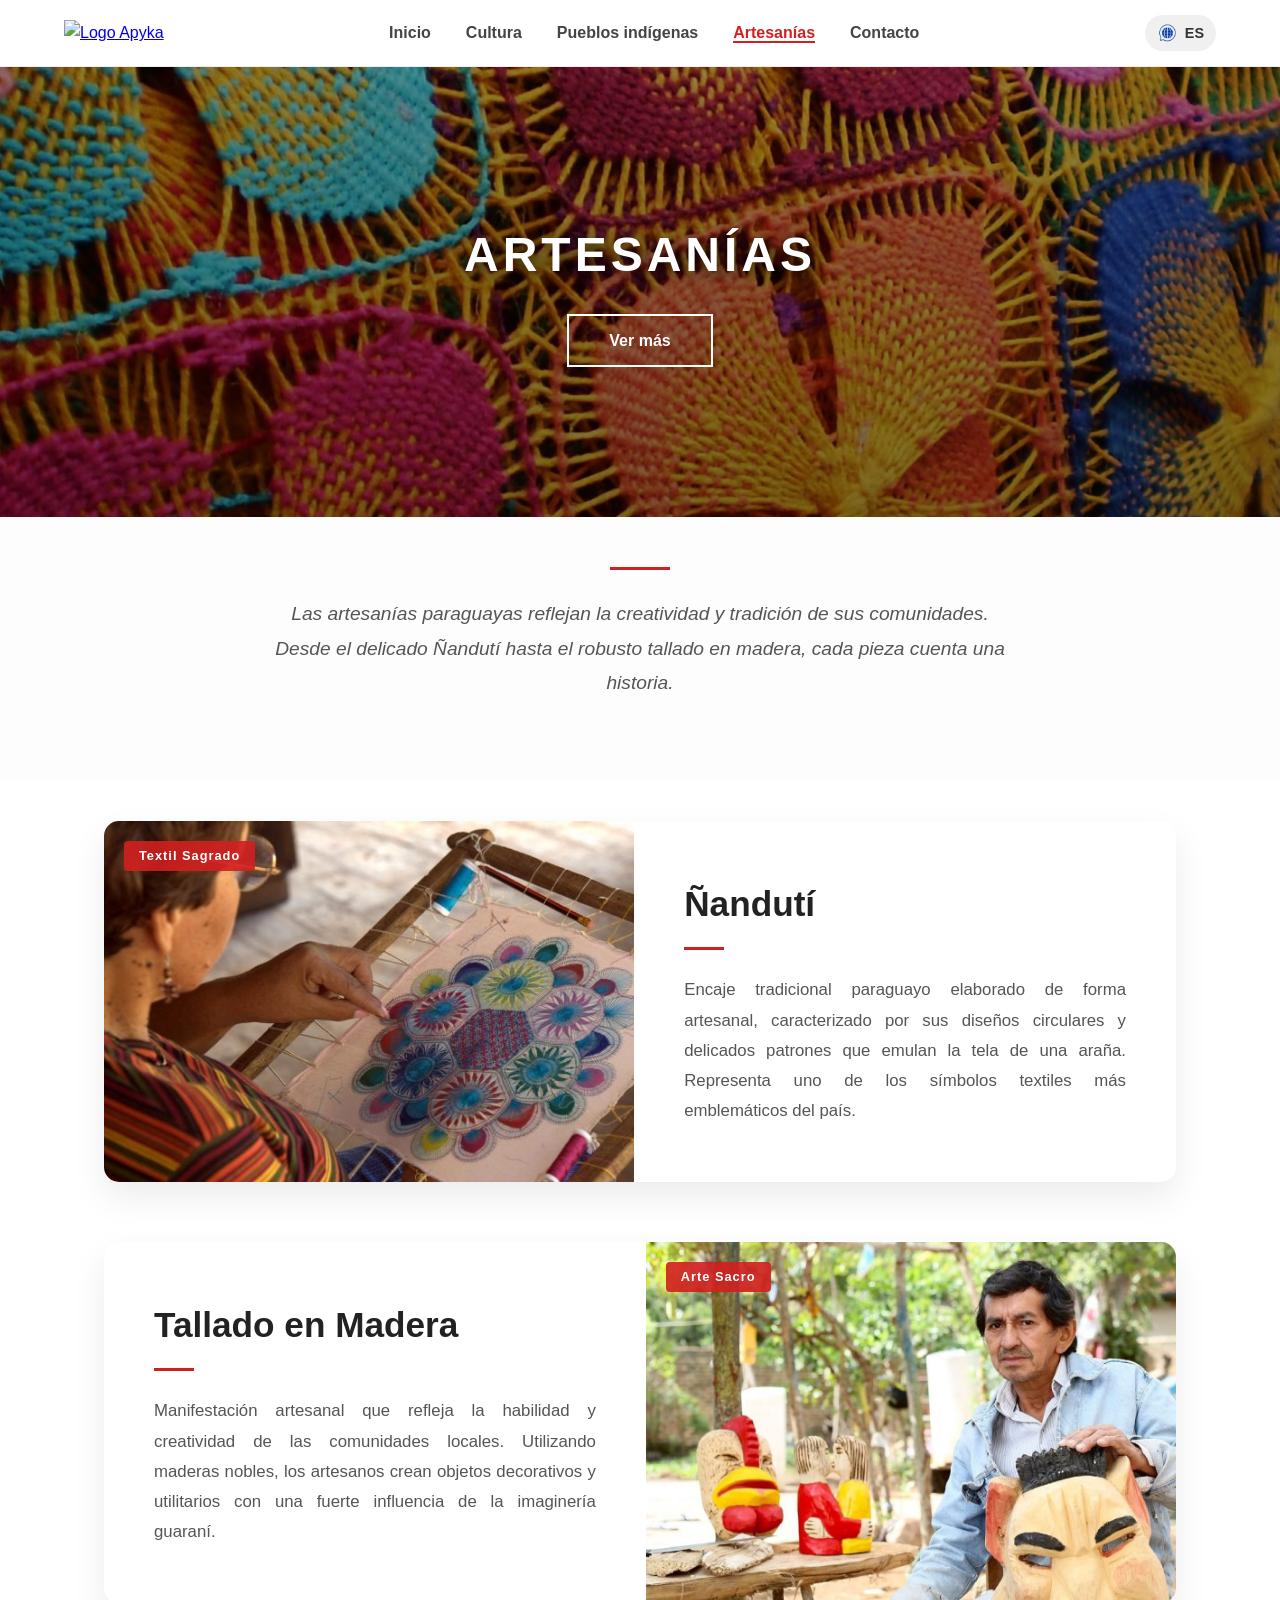
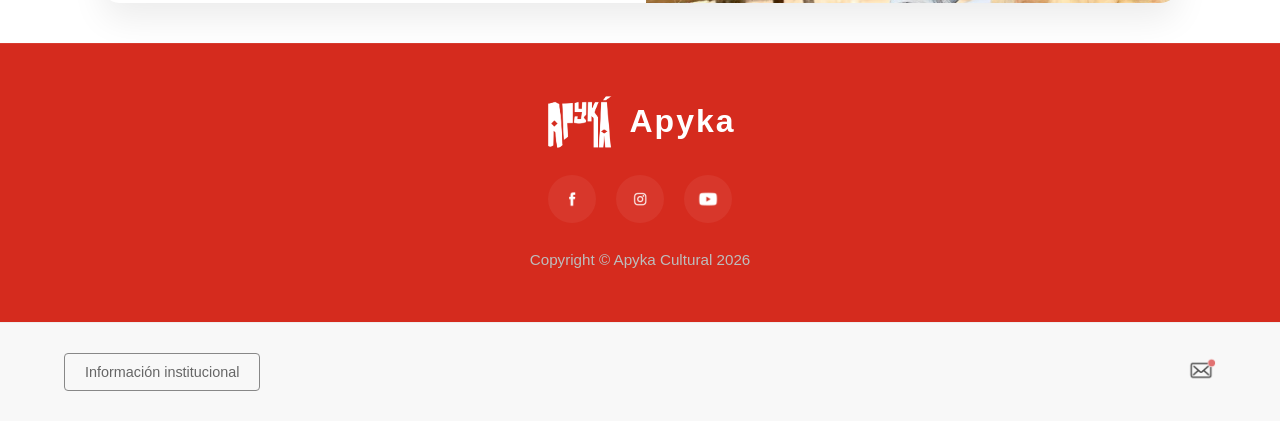
==== artesanias.html @ 8dfa04f3 "Subida inicial del proyecto Apyka Cultural" ====
<!DOCTYPE html>
<html lang="es">

<head>
    <meta charset="UTF-8">
    <meta name="viewport" content="width=device-width, initial-scale=1.0">
    <title>Artesanías Paraguayas - Apyka</title>
    <link rel="stylesheet" href="css/estilos.css">
</head>

<body>

<header>

    <div class="logo">

        <a href="inicio.html">
            <img src="images/logo.png" alt="Logo Apyka">
        </a>

    </div>

    <button class="menu-toggle"
        aria-label="Abrir menú de navegación"
        aria-expanded="false"
        aria-controls="menu-principal">

        ☰

    </button>

    <nav class="menu-principal" id="menu-principal">

        <ul>

            <li>
                <a href="inicio.html" id="navInicio">
                    Inicio
                </a>
            </li>

            <li>
                <a href="cultura.html" id="navCultura">
                    Cultura
                </a>
            </li>

            <li>
                <a href="pueblos.html" id="navPueblos">
                    Pueblos indígenas
                </a>
            </li>

            <li>
                <a href="artesanias.html"
                    class="active"
                    id="navArtesanias">

                    Artesanías

                </a>
            </li>

            <li>
                <a href="contacto.html" id="navContacto">
                    Contacto
                </a>
            </li>

        </ul>

    </nav>

    <div class="idioma-selector-container">

        <button class="btn-mundo"
            id="btnIdioma"
            aria-label="Seleccionar idioma del sitio">

            <img src="images/world-icon.png"
                alt=""
                class="icono-mundo">

            <span class="idioma-actual" id="idiomaActual">
                ES
            </span>

        </button>

        <ul class="lista-idiomas" id="menuIdiomas">

            <li>
                <a href="artesanias.html?lang=es">
                    Español (ES)
                </a>
            </li>

            <li>
                <a href="artesanias.html?lang=en">
                    English (EN)
                </a>
            </li>

            <li>
                <a href="artesanias.html?lang=gn">
                    Guaraní (GN)
                </a>
            </li>

        </ul>

    </div>

</header>

<main>

    <section class="hero-container hero-artesanias">

        <div class="hero-content">

            <h1 id="tituloArtesanias">
                ARTESANÍAS
            </h1>

            <a href="inicio.html"
                class="btn-ver-mas"
                id="btnVolver"
                aria-label="Volver a la página principal">

                Ver más

            </a>

        </div>

    </section>

    <section class="intro-text">


        <p id="textoArtesania1">
            Las artesanías paraguayas reflejan la creatividad y tradición de sus comunidades.
        </p>

        <p id="textoArtesania2">
            Desde el delicado Ñandutí hasta el robusto tallado en madera, cada pieza cuenta una historia.
        </p>

    </section>

    <section class="contenedor-artesanias">

        <article class="tarjeta-horizontal">

            <div class="imagen-destacada">

                <img src="images/nanduti-detalle.jpg"
                    alt="Detalle de tejido ñandutí con patrones circulares">

                <div class="etiqueta-flotante"
                    id="etiquetaTextil">

                    Textil Sagrado

                </div>

            </div>

            <div class="contenido-detalle">

                <h2 id="tituloNanduti">
                    Ñandutí
                </h2>

                <div class="separador-rojo"></div>

                <p id="textoNanduti">
                    Encaje tradicional paraguayo elaborado de forma artesanal, caracterizado por sus diseños circulares y delicados patrones que emulan la tela de una araña. Representa uno de los símbolos textiles más emblemáticos del país.
                </p>

            </div>

        </article>

        <article class="tarjeta-horizontal tarjeta-invertida">

            <div class="imagen-destacada">

                <img src="images/madera-arte.jpg"
                    alt="Figura artesanal tallada en madera elaborada por artesanos paraguayos">

                <div class="etiqueta-flotante"
                    id="etiquetaMadera">

                    Arte Sacro

                </div>

            </div>

            <div class="contenido-detalle">

                <h2 id="tituloMadera">
                    Tallado en Madera
                </h2>

                <div class="separador-rojo"></div>

                <p id="textoMadera">
                    Manifestación artesanal que refleja la habilidad y creatividad de las comunidades locales. Utilizando maderas nobles, los artesanos crean objetos decorativos y utilitarios con una fuerte influencia de la imaginería guaraní.
                </p>

            </div>

        </article>

    </section>

</main>

<section class="pre-footer">

    <div class="pre-footer-logo">

        <img src="images/Logo-2.png"
            alt="Logo Apyka">

        <h2>
            Apyka
        </h2>

    </div>


    <div class="pre-footer-redes">

        <a href="#"
            aria-label="Facebook">

            <img src="images/facebook.png"
                alt="Facebook">

        </a>

        <a href="#"
            aria-label="Instagram">

            <img src="images/instagram.png"
                alt="Instagram">

        </a>

        <a href="#"
            aria-label="YouTube">

            <img src="images/youtube.png"
                alt="YouTube">

        </a>

    </div>


    <p class="pre-footer-copy">
        Copyright © Apyka Cultural 2026
    </p>

</section>

<footer class="main-footer">

    <div class="footer-left">

        <button class="btn-institucional"
            id="btnInstitucional">

            Información institucional

        </button>

    </div>

    <div class="footer-right">

        <a href="mailto:contacto@apyka.com"
            class="contacto-link"
            aria-label="Enviar correo a contacto@apyka.com">

            <img src="images/mail-icon.png"
                alt="Contacto"
                class="mail-icon">

        </a>

    </div>

</footer>

<script src="js/script.js"></script>

</body>
</html>
---- css/estilos.css ----
/* ESTILOS GENERALES Y ACCESIBILIDAD PAGINA DE INICIO */

* {
    margin: 0;
    padding: 0;
    box-sizing: border-box;
    font-family: 'Segoe UI', Tahoma, Geneva, Verdana, sans-serif;
}

html {
    scroll-behavior: smooth;
}

body {
    background-color: #ffffff;
    color: #333;
    line-height: 1.6;
}

/* ENCABEZADO */

header {
    display: flex;
    justify-content: space-between;
    align-items: center;
    padding: 15px 5%;
    background-color: #ffffff;
    border-bottom: 1px solid #eee;
}

.logo img {
    height: 60px;
    width: auto;
}

/* MENÚ DE NAVEGACIÓN */

.menu-principal ul {
    list-style: none;
    display: flex;
    gap: 35px;
}

.menu-principal ul li a {
    text-decoration: none;
    color: #444;
    font-weight: 600;
    font-size: 1rem;
    transition: 0.3s;
    background: none;
    padding: 0;
}

.menu-principal ul li a:hover {
    color: #d12020;
}

.menu-principal ul li a.active {
    color: #d12020;
    border-bottom: 2px solid #d12020;
}

/* SELECTOR DE IDIOMA */

.idioma-selector-container {
    position: relative;
    display: inline-block;
}

.btn-mundo {
    background-color: #f0f0f0;
    border: none;
    padding: 8px 12px;
    border-radius: 25px;
    display: flex;
    align-items: center;
    gap: 8px;
    cursor: pointer;
    transition: background 0.3s ease;
}

.btn-mundo:hover {
    background-color: #e0e0e0;
}

.icono-mundo {
    width: 20px;
    height: 20px;
}

.idioma-actual {
    font-weight: bold;
    font-size: 0.9rem;
    color: #333;
}

/* MENÚ IDIOMAS */

.lista-idiomas {
    position: absolute;
    top: 100%;
    right: 0;
    background-color: white;
    min-width: 140px;
    box-shadow: 0px 8px 16px rgba(0,0,0,0.1);
    border-radius: 8px;
    list-style: none;
    padding: 10px 0;
    margin-top: 5px;
    display: none;
    z-index: 1000;
}

.idioma-selector-container:hover .lista-idiomas {
    display: block;
}

.lista-idiomas li a {
    color: #333;
    padding: 10px 16px;
    text-decoration: none;
    display: block;
    font-size: 0.9rem;
    transition: background 0.2s;
}

.lista-idiomas li a:hover {
    background-color: #f1f1f1;
    color: #d12020;
}

/* HERO */

.hero-container {
    background:
    linear-gradient(rgba(0,0,0,0.5), rgba(0,0,0,0.5)),
    url('../images/banner.jpg') no-repeat center center;

    background-size: cover;
    height: 450px;

    display: flex;
    align-items: center;
    justify-content: center;

    text-align: center;
    color: white;
}

.hero-content h1 {
    font-size: 3rem;
    font-weight: 800;
    letter-spacing: 2px;
    text-shadow: 2px 2px 15px rgba(0,0,0,0.7);
    margin-bottom: 20px;
}

/* BOTÓN */

.btn-ver-mas {
    background-color: transparent;
    color: white;
    border: 2px solid white;
    padding: 12px 40px;
    font-size: 1rem;
    font-weight: bold;
    cursor: pointer;
    transition: all 0.4s ease;
    display: inline-block;
    text-decoration: none;
    text-align: center;
}

.btn-ver-mas:hover {
    background-color: white;
    color: #333;
    transform: translateY(-3px);
    box-shadow: 0 5px 15px rgba(0,0,0,0.3);
}

/* CARRUSEL */

.carrusel-seccion {
    width: 100%;
    overflow: hidden;
    padding: 50px 0;
    background-color: #fff;
    position: relative;
}

.carrusel-container {
    width: 1050px;
    margin: auto;
    overflow: hidden;
}

.carrusel-track {
    display: flex;
    justify-content: flex-start;
    align-items: center;
    gap: 30px;
    padding: 20px;
    transition: all 0.5s ease;
    flex-wrap: nowrap;
}

.carrusel-track::-webkit-scrollbar {
    display: none;
}

.slider-btn {
    position: absolute;
    top: 50%;
    transform: translateY(-50%);

    width: 55px;
    height: 55px;

    border-radius: 50%;
    border: none;

    background: rgba(0, 0, 0, 0.45);
    backdrop-filter: blur(4px);

    color: white;
    font-size: 2rem;
    font-weight: bold;

    display: flex;
    align-items: center;
    justify-content: center;

    cursor: pointer;
    z-index: 100;

    transition: all 0.3s ease;
}

.slider-btn.prev {
    left: 20px;
}

.slider-btn.next {
    right: 20px;
}

.slider-btn:hover {
    background: rgba(209, 32, 32, 0.9);
    transform: translateY(-50%) scale(1.1);
}

/* TARJETAS */

.tarjeta-carrusel {
    position: relative;
    min-width: 300px;
    flex-shrink: 0;
    height: 400px;
    border-radius: 12px;
    overflow: hidden;
    cursor: pointer;

    transition:
    transform 0.4s cubic-bezier(0.175, 0.885, 0.32, 1.275),
    box-shadow 0.4s ease;
}

.tarjeta-carrusel img {
    width: 100%;
    height: 100%;
    object-fit: cover;
    transition: filter 0.4s ease;
}

.tarjeta-info {
    position: absolute;
    bottom: 0;
    left: 0;

    width: 100%;
    height: 100%;

    display: flex;
    align-items: flex-end;
    justify-content: center;

    padding-bottom: 30px;

    background: linear-gradient(transparent, rgba(0,0,0,0.7));

    transition: background 0.4s ease;
}

.tarjeta-info h2 {
    color: white;
    font-size: 1.4rem;
    text-align: center;
    text-shadow: 2px 2px 4px rgba(0,0,0,0.5);
}

/* EFECTOS */

.tarjeta-carrusel:hover {
    transform: translateY(-15px);
    box-shadow: 0 15px 35px rgba(0,0,0,0.3);
}

.tarjeta-carrusel:hover img {
    filter: brightness(40%);
}

.tarjeta-carrusel:hover .tarjeta-info {
    background: rgba(0,0,0,0.5);
}

/* INTRODUCCIÓN */

.intro-text {
    padding: 80px 20%;
    text-align: center;
    background-color: #fdfdfd;
    position: relative;
}

.intro-text::before {
    content: "";
    position: absolute;
    top: 50px;
    left: 50%;
    transform: translateX(-50%);
    width: 60px;
    height: 3px;
    background-color: #d12020;
}

.intro-text p {
    font-size: 1.2rem;
    color: #555;
    line-height: 1.8;
    font-style: italic;
}

/* FOOTER */

.main-footer {
    display: flex;
    justify-content: space-between;
    align-items: center;
    padding: 30px 5%;
    background-color: #f8f8f8;
    border-top: 1px solid #eee;
}

.btn-institucional {
    background-color: transparent;
    border: 1px solid #888;
    color: #666;
    padding: 10px 20px;
    border-radius: 4px;
    font-size: 0.9rem;
    cursor: pointer;
    transition: all 0.3s ease;
}

.btn-institucional:hover {
    background-color: #333;
    color: #fff;
    border-color: #333;
}

.mail-icon {
    width: 30px;
    height: auto;
    opacity: 0.7;
    transition: opacity 0.3s;
}

.mail-icon:hover {
    opacity: 1;
}

/* CULTURA */

.hero-cultura {
    background:
    linear-gradient(rgba(0,0,0,0.5), rgba(0,0,0,0.5)),
    url('../images/banner-cultura.jpg') no-repeat center center;

    background-size: cover;
    height: 450px;
}

.descripcion-premium {
    text-align: center;
    padding: 80px 15%;
    background-color: #ffffff;
}

.decoracion-linea {
    width: 50px;
    height: 3px;
    background-color: #d12020;
    margin: 0 auto 25px auto;
}

.descripcion-premium p {
    font-size: 1.15rem;
    color: #444;
    line-height: 1.8;
    margin-bottom: 5px;
}

/* GALERÍA */

.galeria-cultura {
    display: grid;
    grid-template-columns: repeat(auto-fit, minmax(250px, 1fr));
    gap: 30px;
    padding: 0 5% 100px 5%;
    max-width: 1300px;
    margin: 0 auto;
}

.tarjeta-guarani {
    background: #fff;
    border-radius: 12px;
    overflow: hidden;
    box-shadow: 0 10px 25px rgba(0,0,0,0.05);
    transition: all 0.4s ease;
}

.tarjeta-guarani:hover {
    transform: translateY(-15px);
    box-shadow: 0 20px 40px rgba(0,0,0,0.15);
}

.imagen-contenedor {
    height: 280px;
    overflow: hidden;
}

.imagen-contenedor img {
    width: 100%;
    height: 100%;
    object-fit: cover;
    transition: transform 0.6s ease;
}

.tarjeta-guarani:hover img {
    transform: scale(1.1);
}

.info-tarjeta {
    padding: 25px;
    text-align: left;
}

.info-tarjeta h3 {
    font-size: 1.3rem;
    color: #222;
    margin-bottom: 10px;
}

.info-tarjeta p {
    font-size: 0.95rem;
    color: #777;
}

/* ARTESANÍAS */

.hero-artesanias {
    background:
    linear-gradient(rgba(0,0,0,0.4), rgba(0,0,0,0.5)),
    url('../images/artesanat-bg.jpg') no-repeat center center;

    background-size: cover;
    height: 450px;

    display: flex;
    align-items: center;
    justify-content: center;
}

.hero-artesanias h1 {
    text-transform: uppercase;
    letter-spacing: 4px;
    text-shadow: 3px 3px 15px rgba(0,0,0,0.8);
}

.contenedor-artesanias {
    max-width: 1200px;
    margin: 40px auto;
    padding: 0 5%;

    display: flex;
    flex-direction: column;
    gap: 60px;
}

.tarjeta-horizontal {
    display: flex;
    background: #ffffff;
    border-radius: 15px;
    overflow: hidden;
    box-shadow: 0 15px 35px rgba(0,0,0,0.08);
    transition: transform 0.3s ease;
}

.tarjeta-horizontal:hover {
    transform: translateY(-5px);
}

.tarjeta-invertida {
    flex-direction: row-reverse;
}

.imagen-destacada {
    flex: 1.2;
    position: relative;
    min-height: 350px;
}

.imagen-destacada img {
    width: 100%;
    height: 100%;
    object-fit: cover;
}

.etiqueta-flotante {
    position: absolute;
    top: 20px;
    left: 20px;

    background: rgba(209, 32, 32, 0.9);
    color: white;

    padding: 5px 15px;
    font-size: 0.8rem;
    font-weight: bold;

    border-radius: 4px;
    letter-spacing: 1px;
}

.contenido-detalle {
    flex: 1;
    padding: 50px;

    display: flex;
    flex-direction: column;
    justify-content: center;
}

.contenido-detalle h2 {
    font-size: 2.2rem;
    color: #222;
    margin-bottom: 15px;
}

.separador-rojo {
    width: 40px;
    height: 3px;
    background: #d12020;
    margin-bottom: 25px;
}

.contenido-detalle p {
    font-size: 1.05rem;
    color: #555;
    line-height: 1.8;
    text-align: justify;
}

/* ACCESIBILIDAD */

a:focus,
button:focus {
    outline: 3px solid #d12020;
    outline-offset: 3px;
    border-radius: 4px;
}

button:active,
a:active {
    transform: scale(0.98);
}

/* MENÚ HAMBURGUESA */

.menu-toggle {
    display: none;
    background: #ffffff;
    border: 2px solid #d12020;
    border-radius: 8px;
    padding: 4px 9px;
    font-size: 1.5rem;
    cursor: pointer;
    color: #333;
    position: absolute;
    top: 20px;
    right: 20px;
    z-index: 2000;
    transition: all 0.3s ease;
}

.menu-toggle:hover {
    background-color: #d12020;
    color: white;
}

/* RESPONSIVE */

@media (max-width: 768px) {

    header {
        flex-wrap: wrap;
        padding: 15px;
    }

    .menu-toggle {
        display: block;
    }

    .menu-principal {
    position: fixed;
    top: 0;
    right: -100%;
    width: 260px;
    height: 100vh;
    background-color: white;
    box-shadow: -5px 0 15px rgba(0,0,0,0.1);
    padding-top: 120px;
    transition: right 0.4s ease;
    z-index: 1500;
}

    .menu-principal.activo {
    right: 0;
}

    .menu-principal ul {
    flex-direction: column;
    gap: 25px;
    text-align: center;
}

    .idioma-selector-container {
    position: absolute;
    top: 22px;
    right: 80px;
}

    .hero-content h1 {
        font-size: 2rem;
        padding: 0 10px;
    }

    .intro-text {
        padding: 50px 10%;
    }

    .tarjeta-horizontal {
        flex-direction: column;
    }

    .contenido-detalle {
        padding: 30px;
    }
}

@media (max-width: 480px) {

    .hero-content h1 {
        font-size: 1.5rem;
    }

    .btn-ver-mas {
        padding: 10px 20px;
        font-size: 0.9rem;
    }

    .contenido-detalle {
        padding: 20px;
    }

    .intro-text {
        padding: 40px 5%;
    }
}

@media (max-width: 768px) {

    .slider-btn {
        width: 45px;
        height: 45px;
        font-size: 1.5rem;
    }

}

/* MODAL CULTURAL */

.modal-cultura {
    position: fixed;
    inset: 0;
    background: rgba(0,0,0,0.75);

    display: none;

    justify-content: center;
    align-items: center;

    z-index: 5000;

    padding: 20px;
}

.modal-cultura.activo {
    display: flex;
}

.modal-contenido {
    background: white;
    width: 90%;
    max-width: 1100px;

    border-radius: 20px;
    overflow: hidden;

    display: flex;
    position: relative;

    animation: aparecerModal 0.3s ease;
}

.modal-imagen {
    flex: 1;
    min-height: 500px;
}

.modal-imagen img {
    width: 100%;
    height: 100%;
    object-fit: cover;
}

.modal-texto {
    flex: 1;
    padding: 50px;

    display: flex;
    flex-direction: column;
    justify-content: center;
}

.modal-texto h2 {
    font-size: 2rem;
    margin-bottom: 20px;
    color: #222;
}

.modal-texto p {
    text-align: justify;
    line-height: 1.8;
    color: #444;
    margin-bottom: 15px;
}

.cerrar-modal {
    position: absolute;
    top: 20px;
    right: 20px;

    width: 45px;
    height: 45px;

    border: none;
    border-radius: 50%;

    background: #d12020;
    color: white;

    font-size: 1.5rem;
    cursor: pointer;

    transition: 0.3s ease;
}

.cerrar-modal:hover {
    transform: scale(1.1);
}

@keyframes aparecerModal {
    from {
        opacity: 0;
        transform: scale(0.9);
    }

    to {
        opacity: 1;
        transform: scale(1);
    }
}

/* RESPONSIVE */

@media (max-width: 768px) {

    .modal-contenido {
        flex-direction: column;
        max-height: 90vh;
        overflow-y: auto;
    }

    .modal-imagen {
        min-height: 250px;
    }

    .modal-texto {
        padding: 30px;
    }

    .modal-imagen {
    height: 300px;
}

.modal-imagen img {
    width: 100%;
    height: 100%;
    object-fit: cover;
}

.modal-texto {
    background-color: white;
    padding: 25px;
}

.modal-texto h2 {
    color: #222;
    margin-bottom: 20px;
    text-align: center;
    font-size: 1.8rem;
}

.modal-texto p {
    text-align: justify;
    line-height: 1.8;
    color: #444;
}

.intro-text::before {
    top: 25px;
}

.intro-text p {
    margin-top: 25px;
}

}



/* CONTACTO */

.hero-contacto {

    background:
    linear-gradient(rgba(0,0,0,0.55),
    rgba(0,0,0,0.55)),
    url("../images/contacto-bg.jpg");

    background-size: cover;
    background-position: center;

}


.contacto-seccion {

    width: 90%;
    max-width: 1300px;

    margin: 80px auto;

    display: grid;
    grid-template-columns: 1fr 1fr;

    gap: 50px;

    align-items: center;

}


.contacto-info h2 {

    font-size: 2rem;

    color: #5e5e5e;

    margin-bottom: 20px;

}


.contacto-info p {

    color: #000000;

    line-height: 1.8;

    text-align: justify;

    margin-bottom: 30px;

}


.formulario-contacto {

    display: flex;
    flex-direction: column;

    gap: 20px;

}


.formulario-contacto input,
.formulario-contacto textarea {

    width: 100%;
    padding: 12px;

    border: 1px solid #ccc;
    background: #ffffff;

    color: #000;
    border-radius: 10px;
    font-size: 1rem;
    outline: none;
}



.formulario-contacto textarea {

    resize: vertical;

}


.formulario-contacto input::placeholder,
.formulario-contacto textarea::placeholder {

    color: #636363;

}


.btn-enviar {

    background: #b22222;

    color: white;

    border: none;

    padding: 15px;

    border-radius: 10px;

    cursor: pointer;

    transition: 0.3s;

    font-size: 1rem;

}


.btn-enviar:hover {

    background: #d12f2f;

}


.mapa-contacto iframe {

    width: 100%;

    height: 500px;

    border: none;

    border-radius: 18px;

}


/* RESPONSIVE */

@media (max-width: 900px) {

    .contacto-seccion {

        grid-template-columns: 1fr;

    }

}


/* PRE FOOTER */

.pre-footer {

    width: 100%;

    padding: 50px 8%;

    background: #d52b1e;

    border-top: 1px solid rgba(255,255,255,0.08);

    display: flex;

    flex-direction: column;

    align-items: center;

    justify-content: center;

    gap: 25px;

    text-align: center;

}


.pre-footer-logo {

    display: flex;

    align-items: center;

    gap: 15px;

}


.pre-footer-logo img {

    width: 70px;

}


.pre-footer-logo h2 {

    color: white;

    font-size: 2rem;

    letter-spacing: 2px;

}


.pre-footer-redes {

    display: flex;

    gap: 20px;

}


.pre-footer-redes a {

    width: 48px;
    height: 48px;

    border-radius: 50%;

    background: rgba(255,255,255,0.06);

    display: flex;

    align-items: center;
    justify-content: center;

    transition: 0.3s ease;

}


.pre-footer-redes a:hover {

    background: #b22222;

    transform: translateY(-5px);

}


.pre-footer-redes img {

    width: 22px;

    height: 22px;

}


.pre-footer-copy {

    color: #bdbdbd;

    font-size: 0.95rem;

}


/* HERO PUEBLOS */

.hero-pueblos {

    background:
    linear-gradient(rgba(0,0,0,0.55),
    rgba(0,0,0,0.55)),
    url("../images/pueblos-bg.jpg");

    background-size: cover;
    background-position: center;

}


/* GRID PUEBLOS */

.grid-pueblos {

    width: 90%;
    max-width: 1300px;

    margin: 70px auto;

    display: grid;

    grid-template-columns:
    repeat(auto-fit, minmax(260px, 1fr));

    gap: 35px;

}


.card-pueblo {

    background: #111;

    border-radius: 18px;

    overflow: hidden;

    transition: 0.3s ease;

    border: 1px solid rgba(255,255,255,0.08);

}


.card-pueblo:hover {

    transform: translateY(-8px);

}


.card-pueblo img {

    width: 100%;
    height: 260px;

    object-fit: cover;

}


.contenido-pueblo {

    padding: 25px;

}


.contenido-pueblo h2 {

    color: white;

    font-size: 1.5rem;

    margin-bottom: 10px;

}


.region {

    display: inline-block;

    margin-bottom: 18px;

    padding: 6px 14px;

    background: #a00000;

    color: white;

    border-radius: 30px;

    font-size: 0.9rem;

}


.contenido-pueblo p {

    color: #d9d9d9;

    line-height: 1.8;

    text-align: justify;

}


/* MAPA */

.mapa-cultural {

    width: 90%;
    max-width: 1300px;

    margin: 80px auto;

    display: flex;

    align-items: center;

    justify-content: space-between;

    gap: 50px;

    flex-wrap: wrap;

}


.mapa-info {

    flex: 1;

    min-width: 300px;

}


.mapa-info h2 {

    color: white;

    font-size: 2rem;

    margin-bottom: 20px;

}


.mapa-info p {

    color: #d9d9d9;

    line-height: 1.9;

    margin-bottom: 25px;

    text-align: justify;

}


.mapa-info ul {

    padding-left: 20px;

    color: #d9d9d9;

    line-height: 2;

}


.mapa-imagen {

    flex: 1;

    min-width: 300px;

    text-align: center;

}


.mapa-imagen img {

    width: 100%;
    max-width: 450px;

}


/* LENGUAS */

.lenguas-section {

    width: 90%;
    max-width: 1200px;

    margin: 90px auto;

    text-align: center;

}


.lenguas-section h2 {

    color: white;

    font-size: 2rem;

    margin-bottom: 40px;

}


.lenguas-container {

    display: flex;

    justify-content: center;

    flex-wrap: wrap;

    gap: 20px;

}


.lenguas-container span {

    padding: 14px 24px;

    border-radius: 50px;

    background: #a00000;

    color: white;

    font-weight: 600;

}


/* RESPONSIVE */

@media (max-width: 768px) {

    .mapa-cultural {

        flex-direction: column;

    }
}

/* ========================================= */
/* PÁGINA PUEBLOS INDÍGENAS */
/* ========================================= */

.hero-pueblos {

    background:
    linear-gradient(rgba(0,0,0,0.55),
    rgba(0,0,0,0.55)),
    url("../images/pueblos-bg.jpg");

    background-size: cover;
    background-position: center;

}


/* INTRO */

.descripcion-premium {

    text-align: center;

    padding: 80px 15%;

    background: white;

}

.decoracion-linea {

    width: 60px;
    height: 3px;

    background: #d12020;

    margin: 0 auto 30px auto;

}

.descripcion-premium p {

    font-size: 1.1rem;

    line-height: 1.9;

    color: #555;

    margin-bottom: 12px;

}


/* INFORMACIÓN */

.info-pueblos {

    width: 90%;
    max-width: 1300px;

    margin: 60px auto;

    display: flex;
    flex-direction: column;

    gap: 80px;

}

.bloque-info {

    display: grid;

    grid-template-columns: 1fr 1fr;

    gap: 60px;

    align-items: center;

}

.bloque-info.invertido .texto-info {

    order: 2;

}

.bloque-info.invertido .imagen-info {

    order: 1;

}

.texto-info {

    padding: 10px;

}

.texto-info h2 {

    font-size: 2.3rem;

    margin-bottom: 20px;

    color: #222;

}

.texto-info p {

    font-size: 1.08rem;

    color: #555;

    line-height: 1.9;

    margin-bottom: 18px;

    text-align: justify;

}

.texto-info ul {

    padding-left: 20px;

    line-height: 2;

    color: #555;

}

.imagen-info {

    overflow: hidden;

    border-radius: 20px;

    box-shadow: 0 15px 35px rgba(0,0,0,0.12);

}

.imagen-info img {

    width: 100%;

    display: block;

    transition: transform 0.5s ease;

}

.bloque-info:hover img {

    transform: scale(1.05);

}


/* FRASE INTERMEDIA */

.frase-intermedia {

    margin: 100px 0;

    padding: 90px 10%;

    text-align: center;

    background:
    linear-gradient(rgba(0,0,0,0.6),
    rgba(0,0,0,0.6)),
    url("../images/pueblos-frase.jpg");

    background-size: cover;
    background-position: center;

    color: white;

}

.frase-intermedia h2 {

    font-size: 2.2rem;

    line-height: 1.6;

}


/* PUEBLOS DESTACADOS */

.pueblos-destacados {

    width: 90%;
    max-width: 1300px;

    margin: 100px auto;

}

.pueblos-destacados h2 {

    text-align: center;

    font-size: 2.5rem;

    margin-bottom: 50px;

}

.grid-pueblos {

    display: grid;

    grid-template-columns:
    repeat(auto-fit, minmax(280px, 1fr));

    gap: 35px;

}

.card-pueblo {

    background: white;

    border-radius: 18px;

    overflow: hidden;

    box-shadow: 0 10px 30px rgba(0,0,0,0.08);

    transition: 0.3s ease;

}

.card-pueblo:hover {

    transform: translateY(-10px);

}

.card-pueblo img {

    width: 100%;
    height: 260px;

    object-fit: cover;

}

.contenido-pueblo {

    padding: 25px;

}

.region {

    display: inline-block;

    padding: 6px 14px;

    background: #d12020;

    color: white;

    border-radius: 30px;

    font-size: 0.85rem;

    margin-bottom: 15px;

}

.contenido-pueblo h3 {

    font-size: 1.5rem;

    margin-bottom: 12px;

    color: #222;

}

.contenido-pueblo p {

    color: #555;

    line-height: 1.8;

}


/* DATOS */

.datos-culturales {

    background: #f7f7f7;

    padding: 90px 5%;

    margin-top: 50px;

}

.datos-culturales h2 {

    text-align: center;

    font-size: 2.5rem;

    margin-bottom: 50px;

}

.grid-datos {

    display: grid;

    grid-template-columns:
    repeat(auto-fit, minmax(220px, 1fr));

    gap: 30px;

}

.dato-box {

    background: white;

    padding: 40px 30px;

    border-radius: 18px;

    text-align: center;

    border-top: 4px solid #d12020;

    box-shadow: 0 10px 25px rgba(0,0,0,0.06);

    transition: 0.3s ease;

}

.dato-box:hover {

    transform: translateY(-8px);

}

.dato-box h3 {

    font-size: 3rem;

    color: #d12020;

    margin-bottom: 15px;

}

.dato-box p {

    line-height: 1.8;

    color: #555;

}


/* GALERÍA */

.galeria-indigena {

    width: 90%;
    max-width: 1300px;

    margin: 100px auto;

}

.galeria-indigena h2 {

    text-align: center;

    font-size: 2.5rem;

    margin-bottom: 50px;

}

.grid-galeria {

    display: grid;

    grid-template-columns:
    repeat(auto-fit, minmax(250px, 1fr));

    gap: 25px;

}

.grid-galeria img {

    width: 100%;

    height: 300px;

    object-fit: cover;

    border-radius: 18px;

    transition: 0.4s ease;

}

.grid-galeria img:hover {

    transform: scale(1.03);

}


/* FRASE FINAL */

.frase-cultural {

    padding: 110px 10%;

    text-align: center;

    background:
    linear-gradient(rgba(0,0,0,0.65),
    rgba(0,0,0,0.65)),
    url("../images/cultura-final.jpg");

    background-size: cover;
    background-position: center;

    color: white;

}

.frase-cultural h2 {

    font-size: 2.5rem;

    line-height: 1.5;

    margin-bottom: 25px;

}

.frase-cultural p {

    max-width: 900px;

    margin: auto;

    line-height: 1.9;

}


/* RESPONSIVE */

@media (max-width: 900px) {

    .bloque-info {

        grid-template-columns: 1fr;

    }

    .bloque-info.invertido .texto-info,
    .bloque-info.invertido .imagen-info {

        order: initial;

    }

}

@media (max-width: 768px) {

    .descripcion-premium {

        padding: 60px 10%;

    }

    .texto-info h2 {

        font-size: 1.8rem;

    }

    .frase-intermedia h2,
    .frase-cultural h2 {

        font-size: 1.7rem;

    }

}

.lista-idiomas {
    display: none;
}

.idioma-selector-container.activo .lista-idiomas {
    display: block;
}
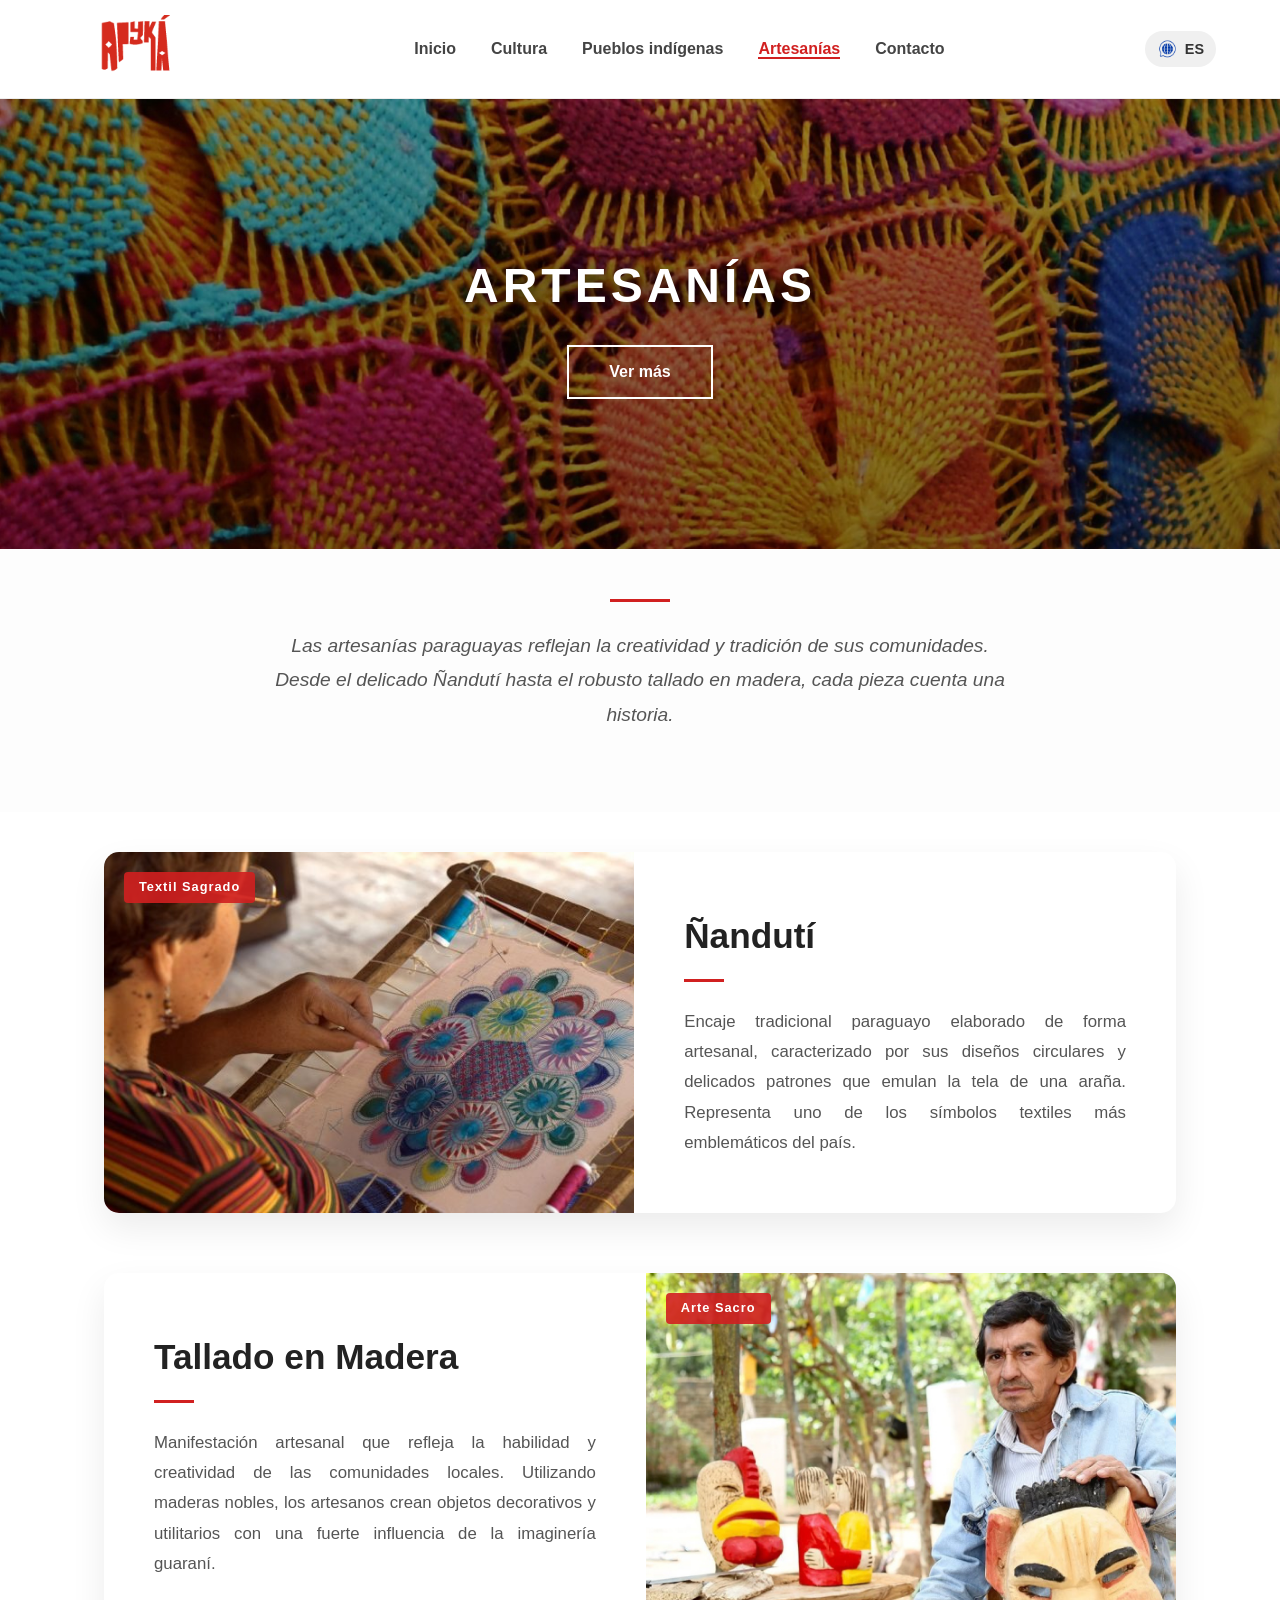
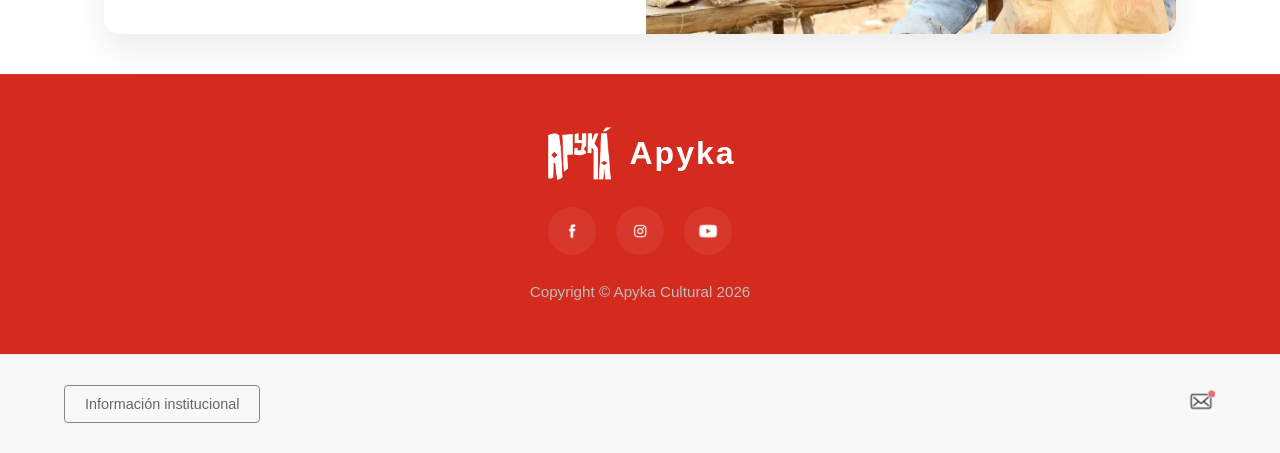
==== commit aa548153: "Add files via upload" ====
--- a/artesanias.html
+++ b/artesanias.html
@@ -14,8 +14,8 @@
 
     <div class="logo">
 
-        <a href="inicio.html">
-            <img src="images/logo.png" alt="Logo Apyka">
+        <a href="index.html">
+            <img src="images/Logo.png" alt="Logo Apyka">
         </a>
 
     </div>
@@ -34,7 +34,7 @@
         <ul>
 
             <li>
-                <a href="inicio.html" id="navInicio">
+                <a href="index.html" id="navInicio">
                     Inicio
                 </a>
             </li>
